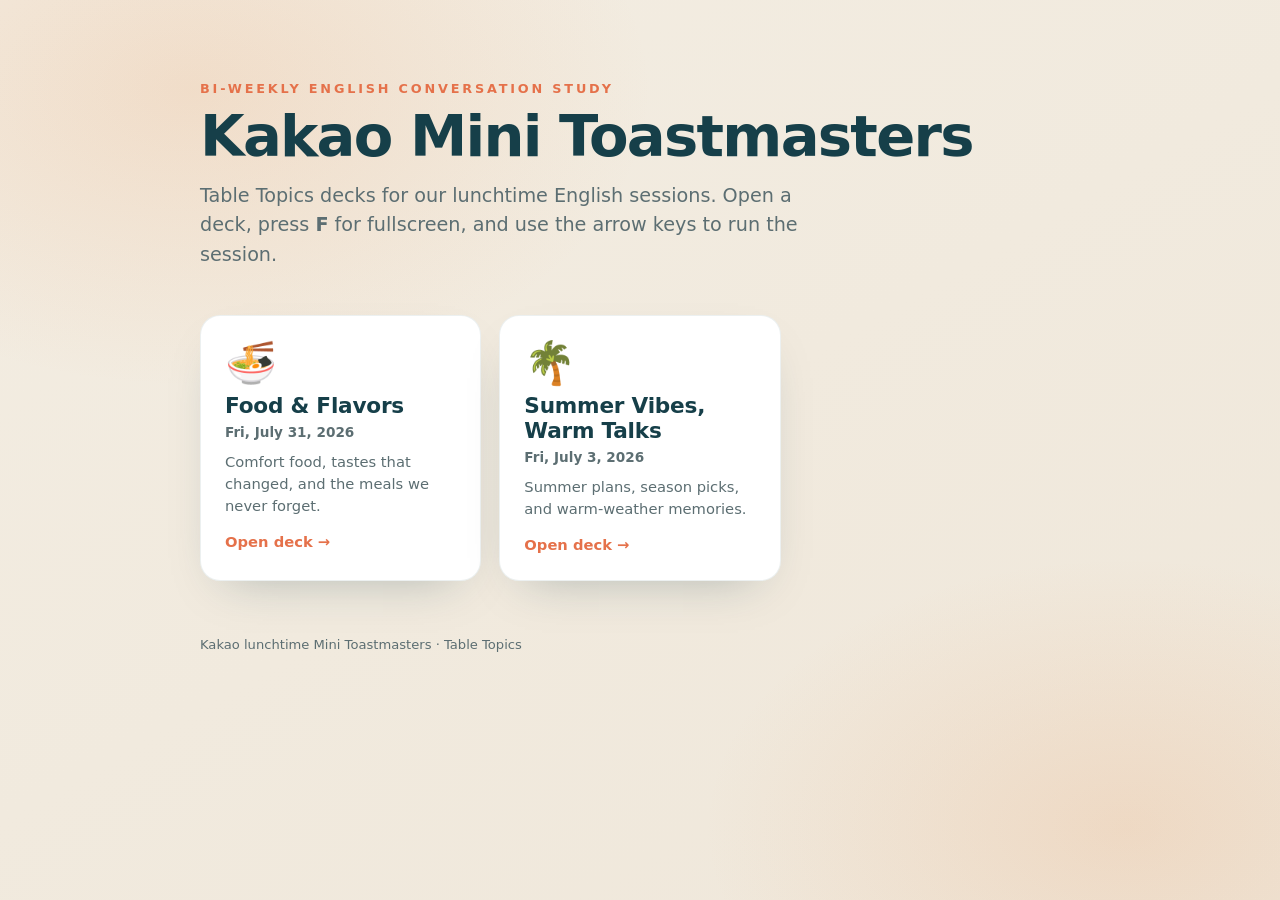
==== index.html @ 6dd645d3 "Add Food & Flavors deck (July 31) + landing page for GitHub Pages" ====
<!doctype html>
<html lang="en">
<head>
<meta charset="utf-8">
<meta name="viewport" content="width=device-width, initial-scale=1">
<title>Kakao Mini Toastmasters — Table Topics</title>
<style>
  :root {
    --ground-1: #f3ede2; --ground-2: #efe7da; --glow: rgba(232,150,90,0.18);
    --ink: #163f49; --ink-soft: #5c6e72; --accent: #e5714a; --on-accent: #fff8f4;
    --card: #ffffff; --card-edge: rgba(22,63,73,0.08);
    --shadow: 0 20px 48px -26px rgba(22,63,73,0.34);
    color-scheme: light;
  }
  @media (prefers-color-scheme: dark) {
    :root {
      --ground-1: #1a1512; --ground-2: #221a15; --glow: rgba(232,140,80,0.16);
      --ink: #f4ecdf; --ink-soft: #b6a897; --accent: #f0805a; --on-accent: #1a1512;
      --card: #2a221c; --card-edge: rgba(255,240,225,0.09);
      --shadow: 0 20px 48px -24px rgba(0,0,0,0.6);
      color-scheme: dark;
    }
  }
  * { box-sizing: border-box; }
  html, body { margin: 0; min-height: 100%; }
  body {
    font-family: system-ui, -apple-system, "Segoe UI", Roboto, sans-serif;
    color: var(--ink);
    background:
      radial-gradient(60% 55% at 15% 10%, var(--glow), transparent 60%),
      radial-gradient(55% 50% at 88% 92%, var(--glow), transparent 60%),
      linear-gradient(150deg, var(--ground-1), var(--ground-2));
    background-attachment: fixed;
    -webkit-font-smoothing: antialiased;
    display: flex; justify-content: center;
  }
  main { width: min(880px, 92vw); padding: clamp(48px, 9vh, 120px) 0 80px; }
  .eyebrow { font-size: .8rem; font-weight: 700; letter-spacing: .22em; text-transform: uppercase; color: var(--accent); }
  h1 { font-size: clamp(2.2rem, 6vw, 3.6rem); letter-spacing: -.03em; line-height: 1.02; margin: .2em 0 0; text-wrap: balance; }
  .sub { color: var(--ink-soft); font-size: clamp(1rem, 1.6vw, 1.2rem); margin-top: .9rem; max-width: 52ch; line-height: 1.55; }
  .grid { display: grid; grid-template-columns: repeat(auto-fill, minmax(240px, 1fr)); gap: 18px; margin-top: clamp(28px, 5vh, 52px); }
  a.card {
    display: block; text-decoration: none; color: inherit;
    background: var(--card); border: 1px solid var(--card-edge); border-radius: 20px;
    padding: 26px 24px; box-shadow: var(--shadow);
    transition: transform .18s ease, box-shadow .18s ease;
  }
  a.card:hover { transform: translateY(-4px); box-shadow: 0 28px 60px -26px rgba(22,63,73,0.4); }
  a.card:focus-visible { outline: 2px solid var(--accent); outline-offset: 3px; }
  .emoji { font-size: 2.6rem; line-height: 1; }
  .card h2 { font-size: 1.35rem; letter-spacing: -.01em; margin: .6rem 0 0; }
  .date { color: var(--ink-soft); font-size: .85rem; font-weight: 600; margin-top: .35rem; }
  .desc { color: var(--ink-soft); font-size: .92rem; line-height: 1.5; margin-top: .7rem; }
  .go { display: inline-flex; align-items: center; gap: .4em; margin-top: 1rem; color: var(--accent); font-weight: 700; font-size: .92rem; }
  footer { margin-top: 56px; color: var(--ink-soft); font-size: .82rem; }
</style>
</head>
<body>
<main>
  <div class="eyebrow">Bi-weekly English Conversation Study</div>
  <h1>Kakao Mini Toastmasters</h1>
  <p class="sub">Table Topics decks for our lunchtime English sessions. Open a deck, press <b>F</b> for fullscreen, and use the arrow keys to run the session.</p>

  <div class="grid">
    <a class="card" href="tabletopics/food-and-flavors/">
      <div class="emoji">🍜</div>
      <h2>Food &amp; Flavors</h2>
      <div class="date">Fri, July 31, 2026</div>
      <div class="desc">Comfort food, tastes that changed, and the meals we never forget.</div>
      <span class="go">Open deck →</span>
    </a>
    <a class="card" href="tabletopics/summer/slide1.html">
      <div class="emoji">🌴</div>
      <h2>Summer Vibes, Warm Talks</h2>
      <div class="date">Fri, July 3, 2026</div>
      <div class="desc">Summer plans, season picks, and warm-weather memories.</div>
      <span class="go">Open deck →</span>
    </a>
  </div>

  <footer>Kakao lunchtime Mini Toastmasters · Table Topics</footer>
</main>
</body>
</html>
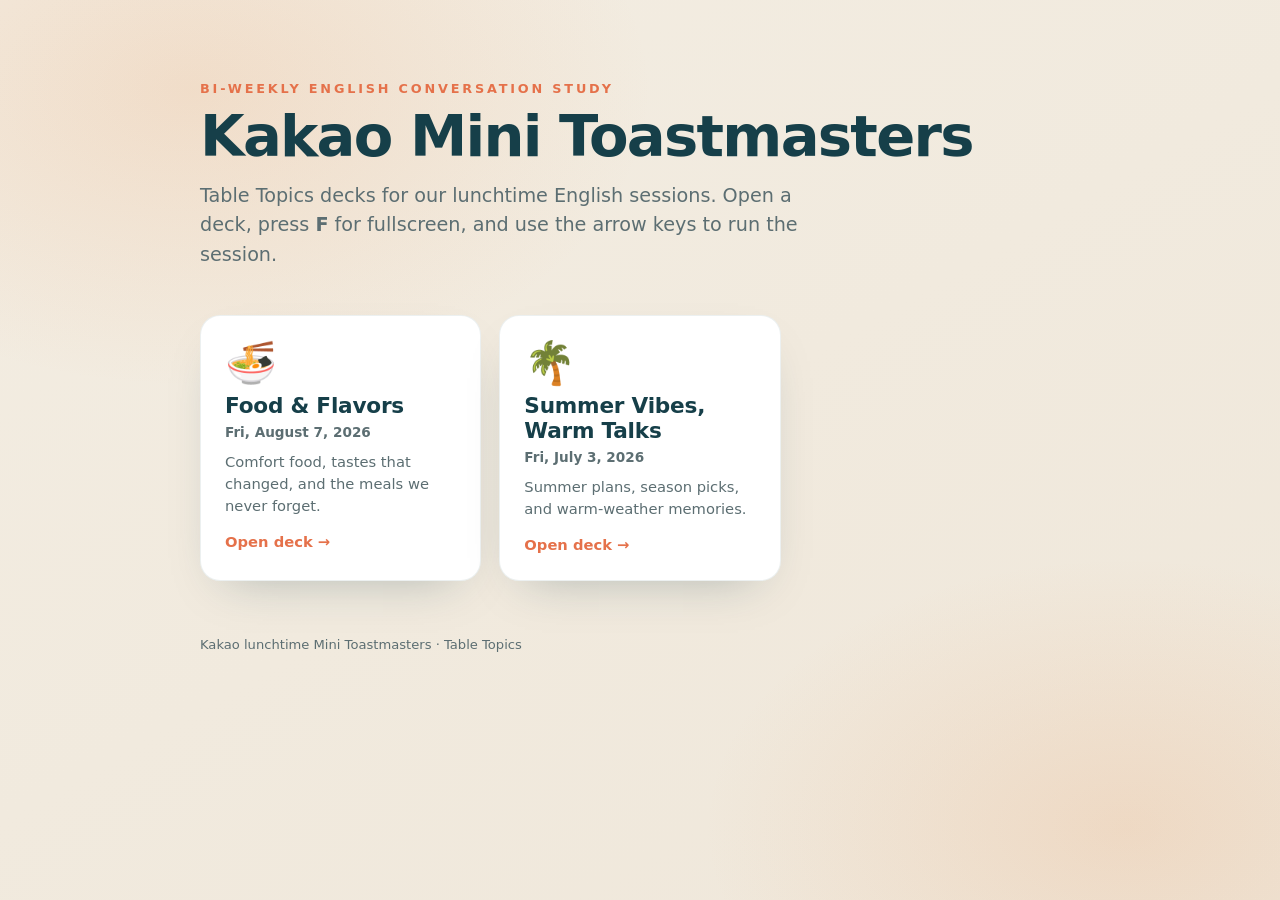
==== commit 8af959b5: "Fix session date to Aug 7, 2026" ====
--- a/index.html
+++ b/index.html
@@ -65,7 +65,7 @@
     <a class="card" href="tabletopics/food-and-flavors/">
       <div class="emoji">🍜</div>
       <h2>Food &amp; Flavors</h2>
-      <div class="date">Fri, July 31, 2026</div>
+      <div class="date">Fri, August 7, 2026</div>
       <div class="desc">Comfort food, tastes that changed, and the meals we never forget.</div>
       <span class="go">Open deck →</span>
     </a>
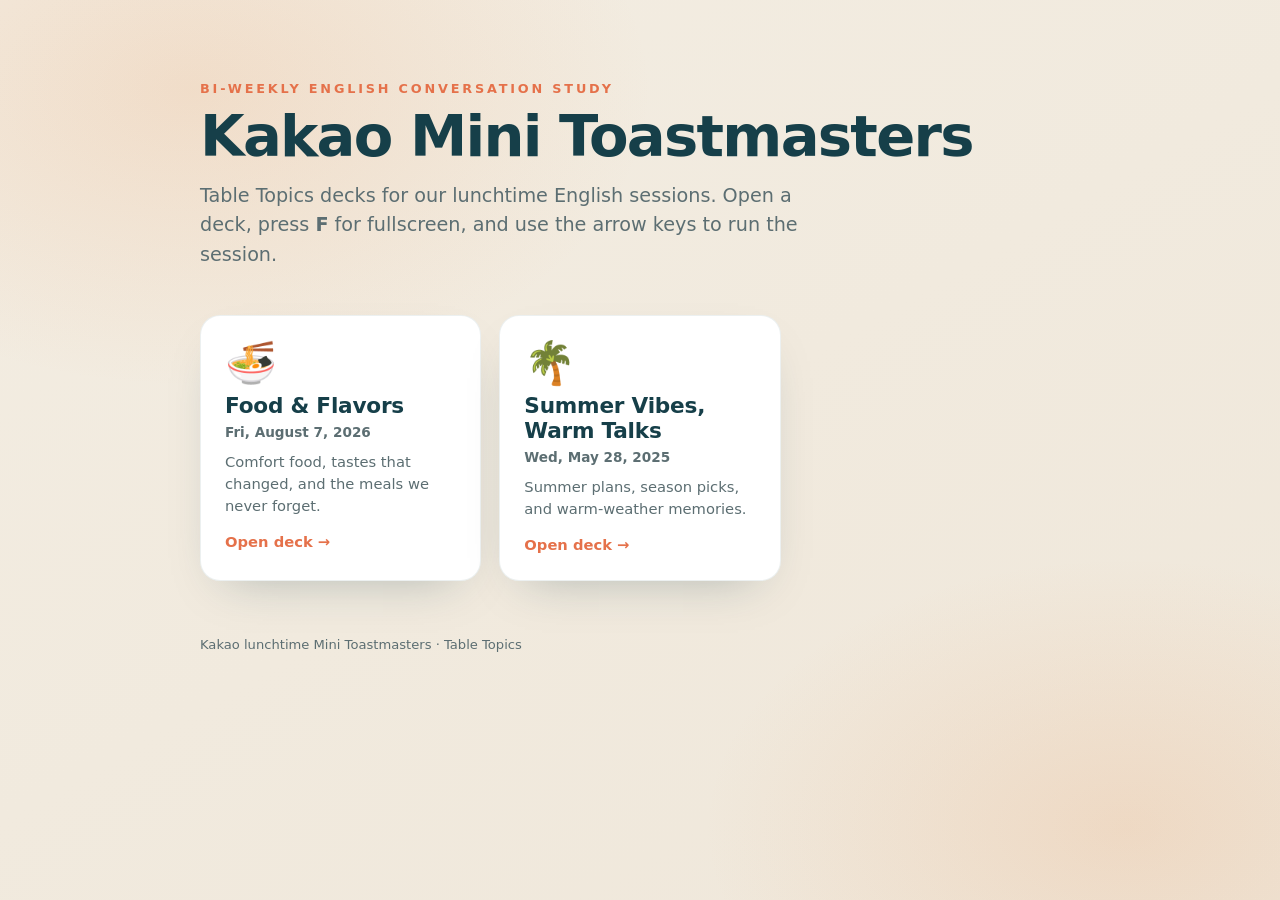
==== commit fbec58b9: "Fix Summer deck date to May 28, 2025" ====
--- a/index.html
+++ b/index.html
@@ -72,7 +72,7 @@
     <a class="card" href="tabletopics/summer/slide1.html">
       <div class="emoji">🌴</div>
       <h2>Summer Vibes, Warm Talks</h2>
-      <div class="date">Fri, July 3, 2026</div>
+      <div class="date">Wed, May 28, 2025</div>
       <div class="desc">Summer plans, season picks, and warm-weather memories.</div>
       <span class="go">Open deck →</span>
     </a>
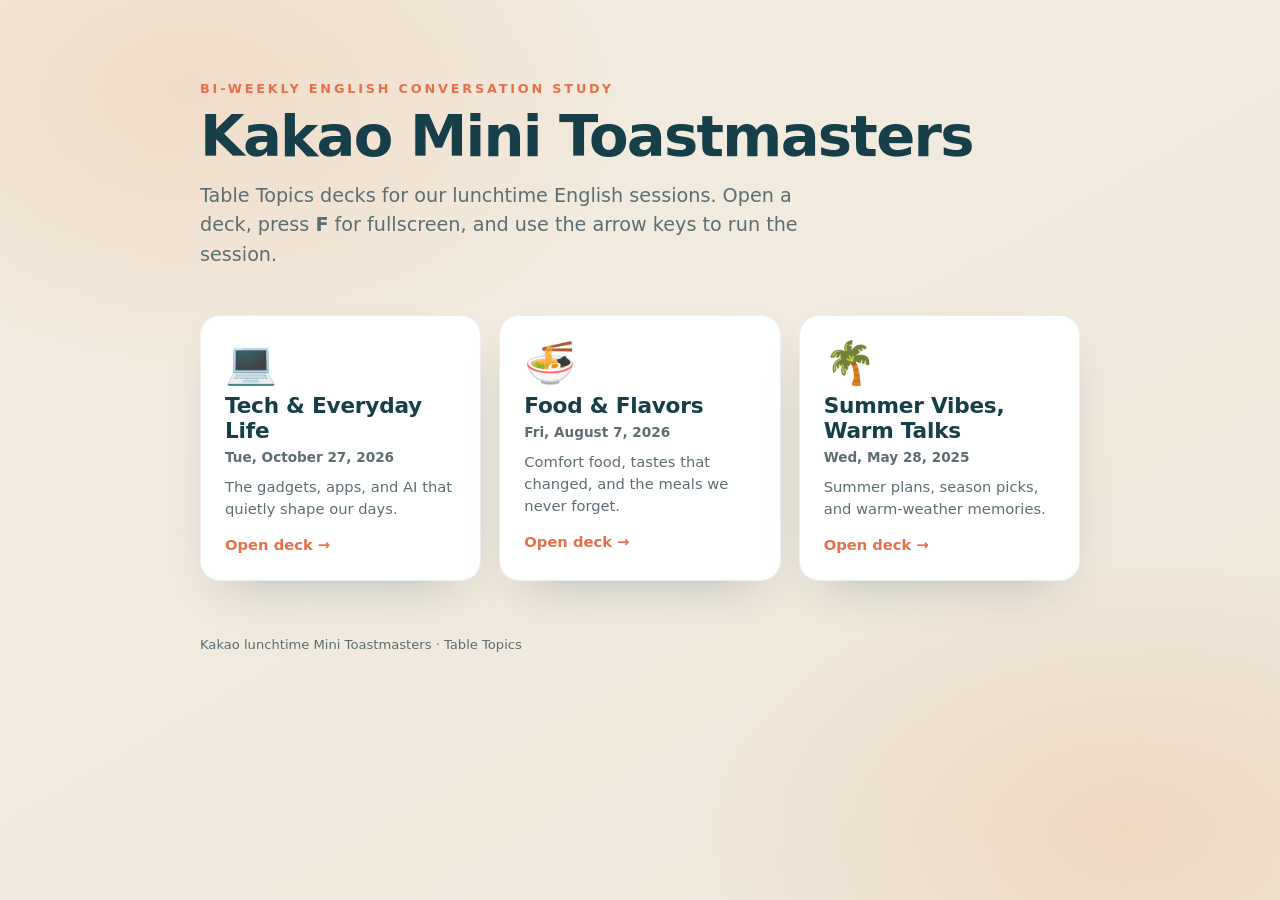
==== commit 2966b16a: "Add Tech & Everyday Life deck (Oct 27) + landing card" ====
--- a/index.html
+++ b/index.html
@@ -62,6 +62,13 @@
   <p class="sub">Table Topics decks for our lunchtime English sessions. Open a deck, press <b>F</b> for fullscreen, and use the arrow keys to run the session.</p>
 
   <div class="grid">
+    <a class="card" href="tabletopics/tech-and-everyday-life/">
+      <div class="emoji">💻</div>
+      <h2>Tech &amp; Everyday Life</h2>
+      <div class="date">Tue, October 27, 2026</div>
+      <div class="desc">The gadgets, apps, and AI that quietly shape our days.</div>
+      <span class="go">Open deck →</span>
+    </a>
     <a class="card" href="tabletopics/food-and-flavors/">
       <div class="emoji">🍜</div>
       <h2>Food &amp; Flavors</h2>
